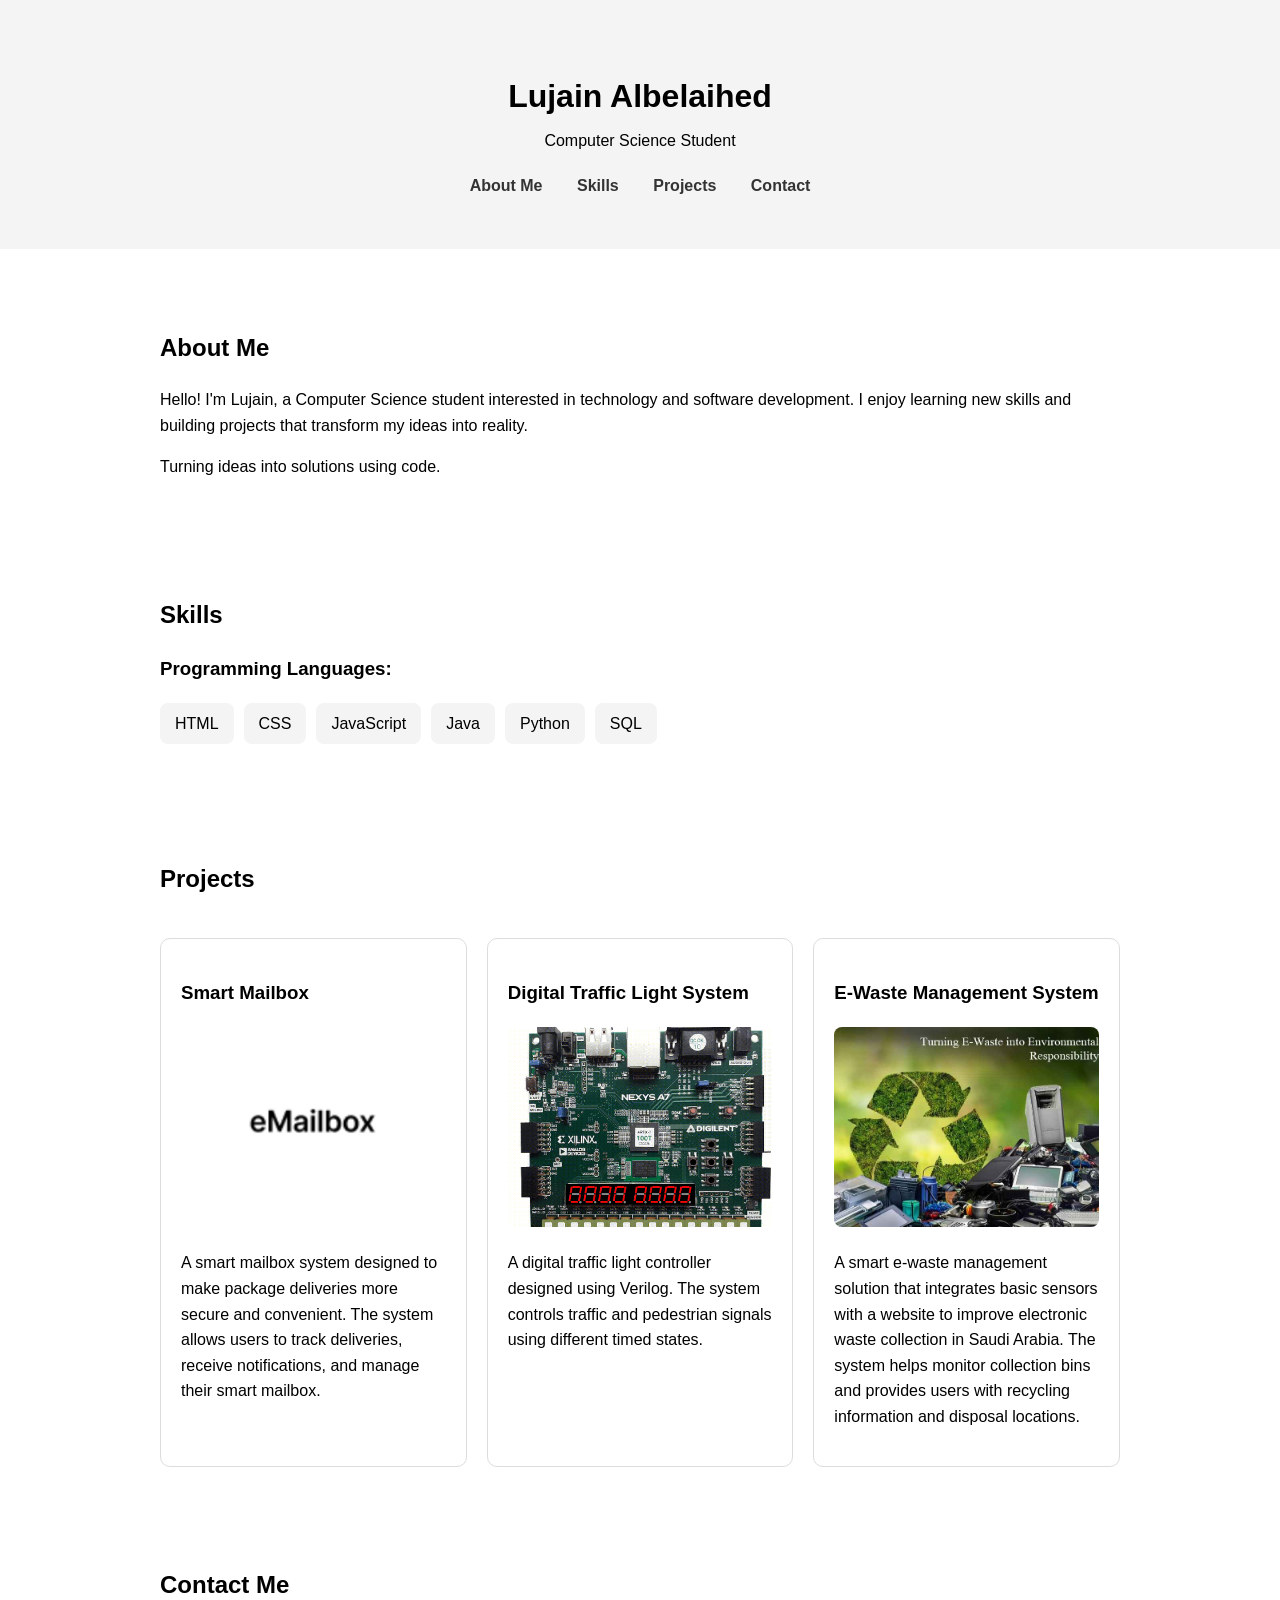
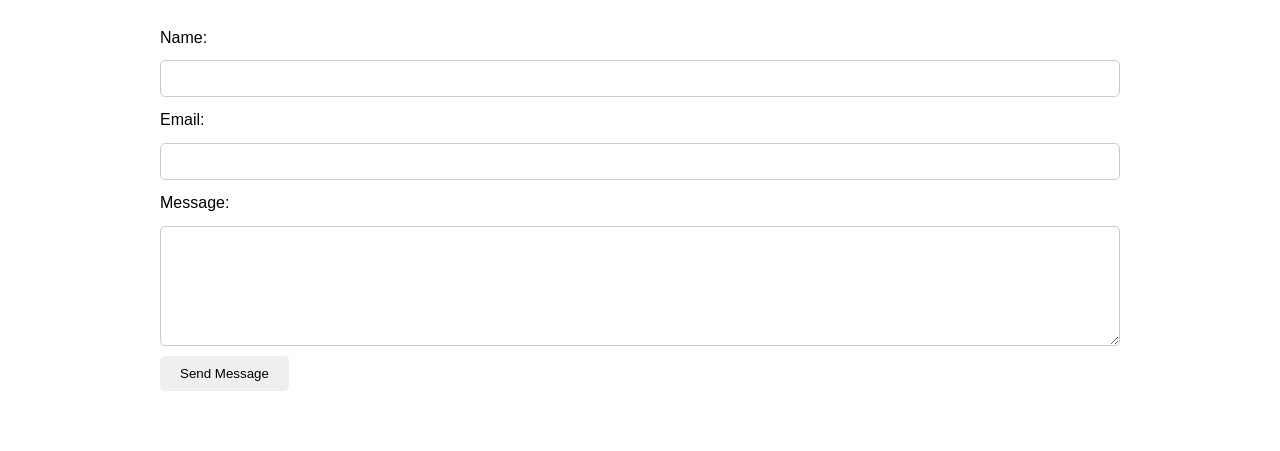
==== index.html @ 0ee54bcc "fixing assignment struture" ====
<!DOCTYPE html>
<html lang="en">

<head>
    <meta charset="UTF-8">
    <meta name="viewport" content="width=device-width, initial-scale=1.0">
    <title>Lujain's Portfolio</title>
    <link rel="stylesheet" href="css/styles.css">
</head>

<body>
    <header>
        <h1>Lujain Albelaihed</h1>
        <p>Computer Science Student</p>

        <nav>
            <a href="#about">About Me</a>
            <a href="#skills">Skills</a>
            <a href="#projects">Projects</a>
            <a href="#contact">Contact</a>
        </nav>
    </header>
    <main>

        <section id="about">
            <h2>About Me</h2>

            <p>
                Hello! I'm Lujain, a Computer Science student interested in
                technology and software development. I enjoy learning new skills
                and building projects that transform my ideas into reality.
            </p>

            <p>Turning ideas into solutions using code.</p>
        </section>

        <section id="skills">
            <h2>Skills</h2>
            <h3>Programming Languages:</h3>
            <ul>
                <li>HTML</li>
                <li>CSS</li>
                <li>JavaScript</li>
                <li>Java</li>
                <li>Python</li>
                <li>SQL</li>
            </ul>
        </section>

        <section id="projects">
            <h2>Projects</h2>
            <div class="project">
                <h3>Smart Mailbox</h3>

                <img src="assets/images/smart-mailbox.jpg" alt="Smart Mailbox Project">

                <p>
                    A smart mailbox system designed to make package deliveries
                    more secure and convenient. The system allows users to track
                    deliveries, receive notifications, and manage their smart mailbox.
                </p>
            </div>
            <div class="project">
                <h3>Digital Traffic Light System</h3>

                <img src="assets/images/traffic-light.gif" alt="Digital Traffic Light System Project">

                <p>
                    A digital traffic light controller designed using Verilog.
                    The system controls traffic and pedestrian signals using
                    different timed states.
                </p>
            </div>
            <div class="project">
                <h3>E-Waste Management System</h3>

                <img src="assets/images/e-waste.jpeg" alt="E-Waste Management System Project">

                <p>
                    A smart e-waste management solution that integrates basic sensors
                    with a website to improve electronic waste collection in Saudi Arabia.
                    The system helps monitor collection bins and provides users with
                    recycling information and disposal locations.
                </p>
            </div>
        </section>

        <section id="contact">
            <h2>Contact Me</h2>

            <form>
                <label for="name">Name:</label>
                <input type="text" id="name" name="name">

                <label for="email">Email:</label>
                <input type="email" id="email" name="email">

                <label for="message">Message:</label>
                <textarea id="message" name="message"></textarea>

                <button type="submit">Send Message</button>
            </form>
        </section>

    </main>
</body>

</html>
---- css/styles.css ----
* {
    box-sizing: border-box;
}

body {
    margin: 0;
    font-family: Arial, sans-serif;
    line-height: 1.6;
}

header {
    text-align: center;
    background-color: #f4f4f4;
    padding: 50px 20px;
}

main {
    max-width: 1000px;
    margin: auto;
    padding: 20px;
}

section {
    padding: 40px 0;
}
header h1 {
    margin-bottom: 5px;
}

header p {
    margin-top: 0;
}

nav {
    margin-top: 20px;
}

nav a {
    text-decoration: none;
    margin: 0 15px;
    color: #333;
    font-weight: bold;
}

nav a:hover {
    text-decoration: underline;
}

#skills ul {
    list-style: none;
    padding: 0;
    display: flex;
    flex-wrap: wrap;
    gap: 10px;
}

#skills li {
    background-color: #f4f4f4;
    padding: 8px 15px;
    border-radius: 8px;
}

#projects {
    display: flex;
    flex-wrap: wrap;
    gap: 20px;
}

#projects h2 {
    width: 100%;
}

.project {
    flex: 1;
    min-width: 250px;
    border: 1px solid #ddd;
    border-radius: 10px;
    padding: 20px;
}

.project img {
    width: 100%;
    height: 200px;
    object-fit: cover;
    border-radius: 8px;
}


form {
    display: flex;
    flex-direction: column;
    gap: 10px;
}

form input,
form textarea {
    width: 100%;
    padding: 10px;
    border: 1px solid #ccc;
    border-radius: 5px;
    font-family: inherit;
}

form textarea {
    min-height: 120px;
    resize: vertical;
}

form button {
    padding: 10px 20px;
    border: none;
    border-radius: 5px;
    cursor: pointer;
    width: fit-content;
}

@media (max-width: 768px) {
    header {
        padding: 30px 15px;
    }

    nav {
        display: flex;
        flex-direction: column;
        gap: 10px;
    }

    nav a {
        margin: 0;
    }

    main {
        padding: 15px;
    }

    .project {
        min-width: 100%;
    }
}
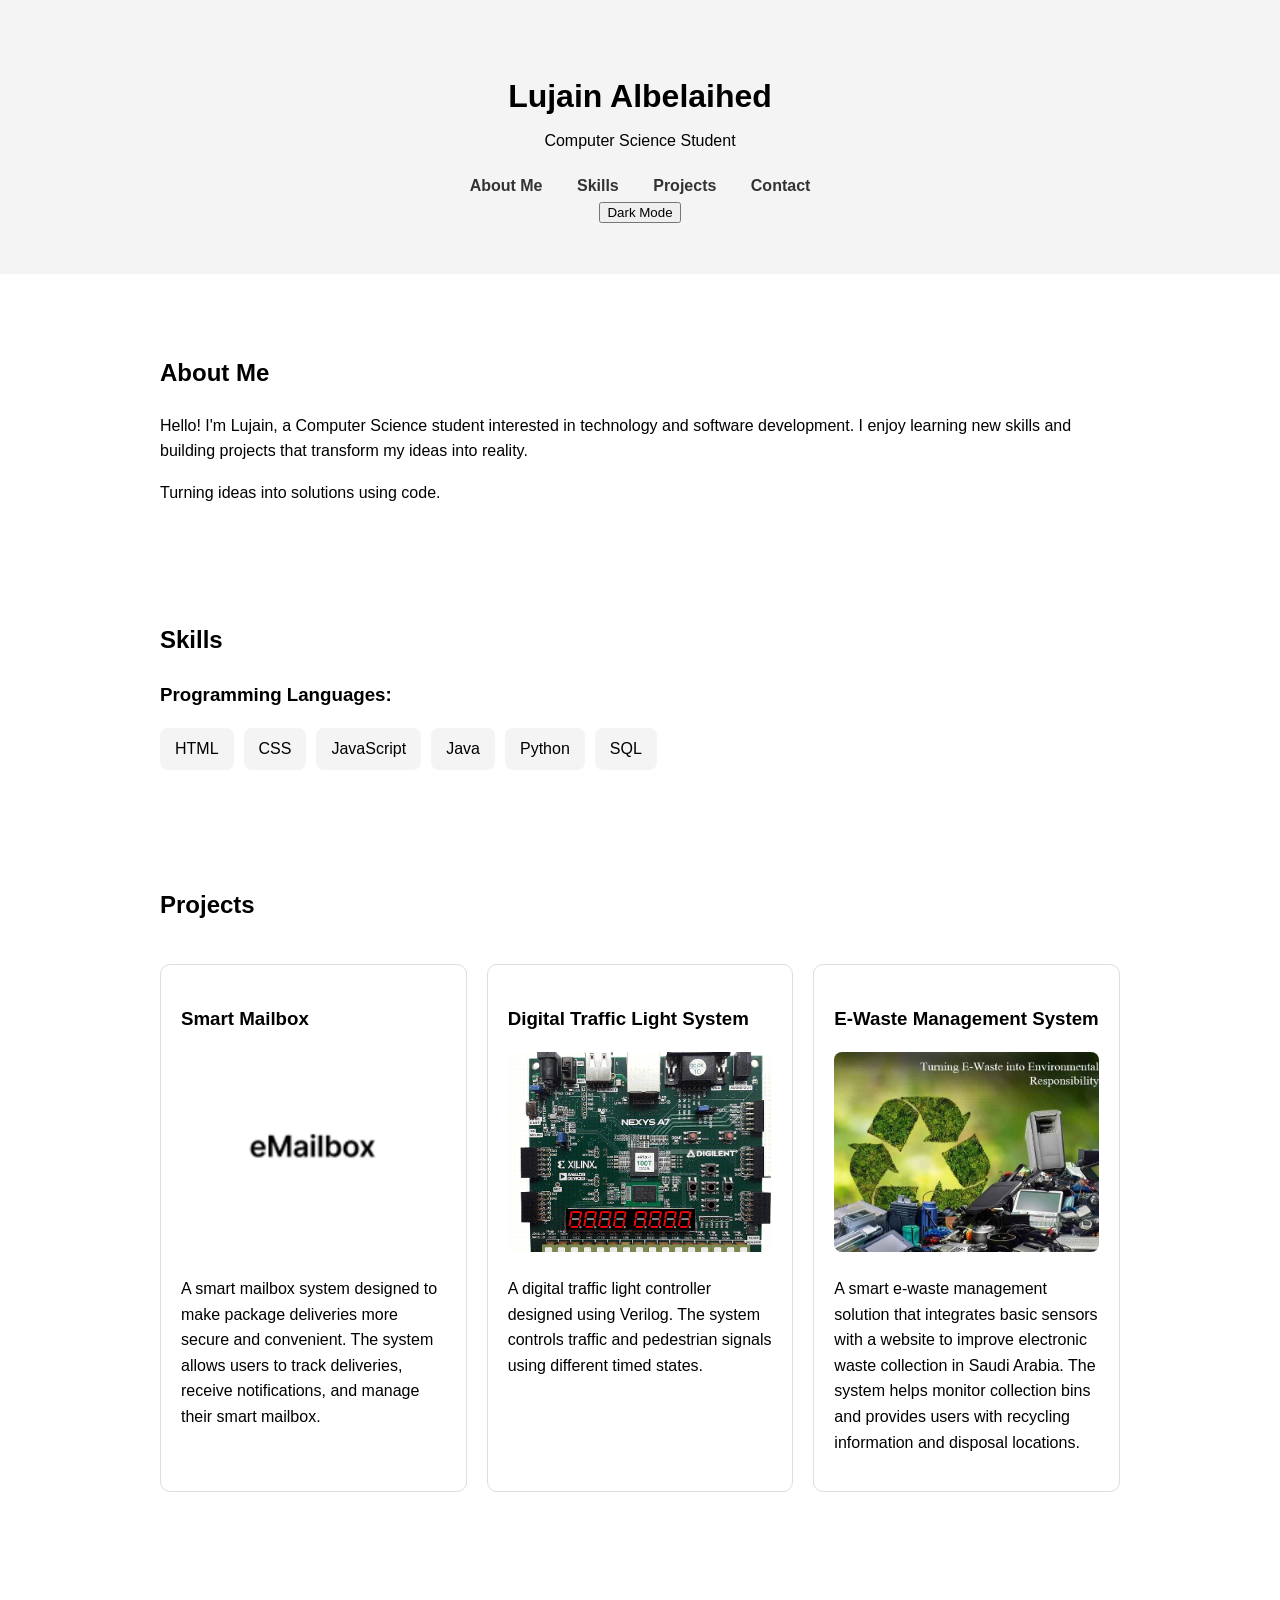
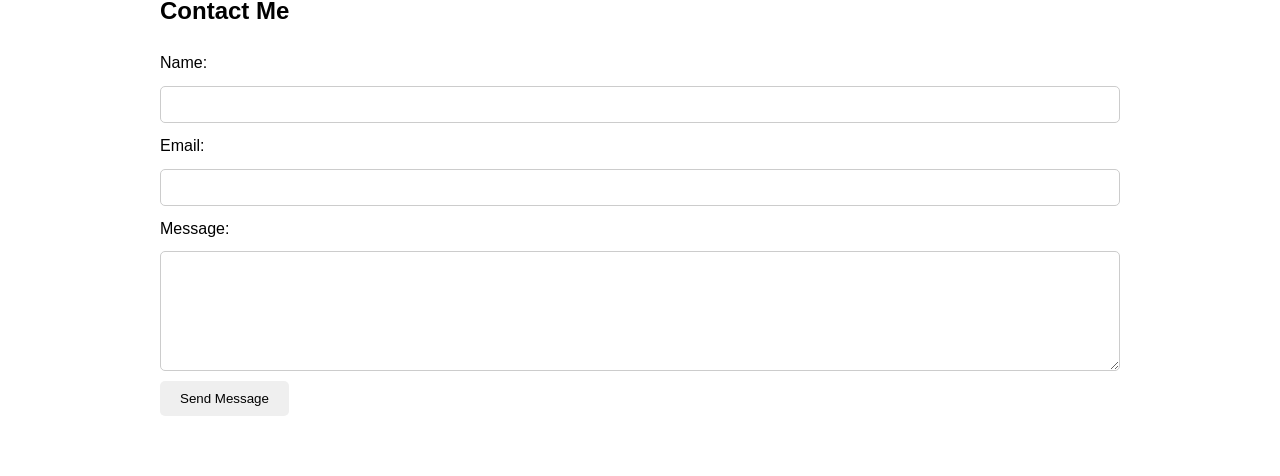
==== commit b2a508d3: "js feature: dark and light mode" ====
--- a/index.html
+++ b/index.html
@@ -19,6 +19,9 @@
             <a href="#projects">Projects</a>
             <a href="#contact">Contact</a>
         </nav>
+
+        <button id="theme-toggle">Dark Mode</button>
+        
     </header>
     <main>
 
@@ -103,6 +106,8 @@
         </section>
 
     </main>
+
+    <script src="js/script.js"></script>
 </body>
 
 </html>
--- a/css/styles.css
+++ b/css/styles.css
@@ -114,6 +114,27 @@
     width: fit-content;
 }
 
+body.dark-mode {
+    background-color: #1e1e1e;
+    color: #f4f4f4;
+}
+
+body.dark-mode header {
+    background-color: #2b2b2b;
+}
+
+body.dark-mode nav a {
+    color: #f4f4f4;
+}
+
+body.dark-mode #skills li {
+    background-color: #333;
+}
+
+body.dark-mode .project {
+    border-color: #555;
+}
+
 @media (max-width: 768px) {
     header {
         padding: 30px 15px;
